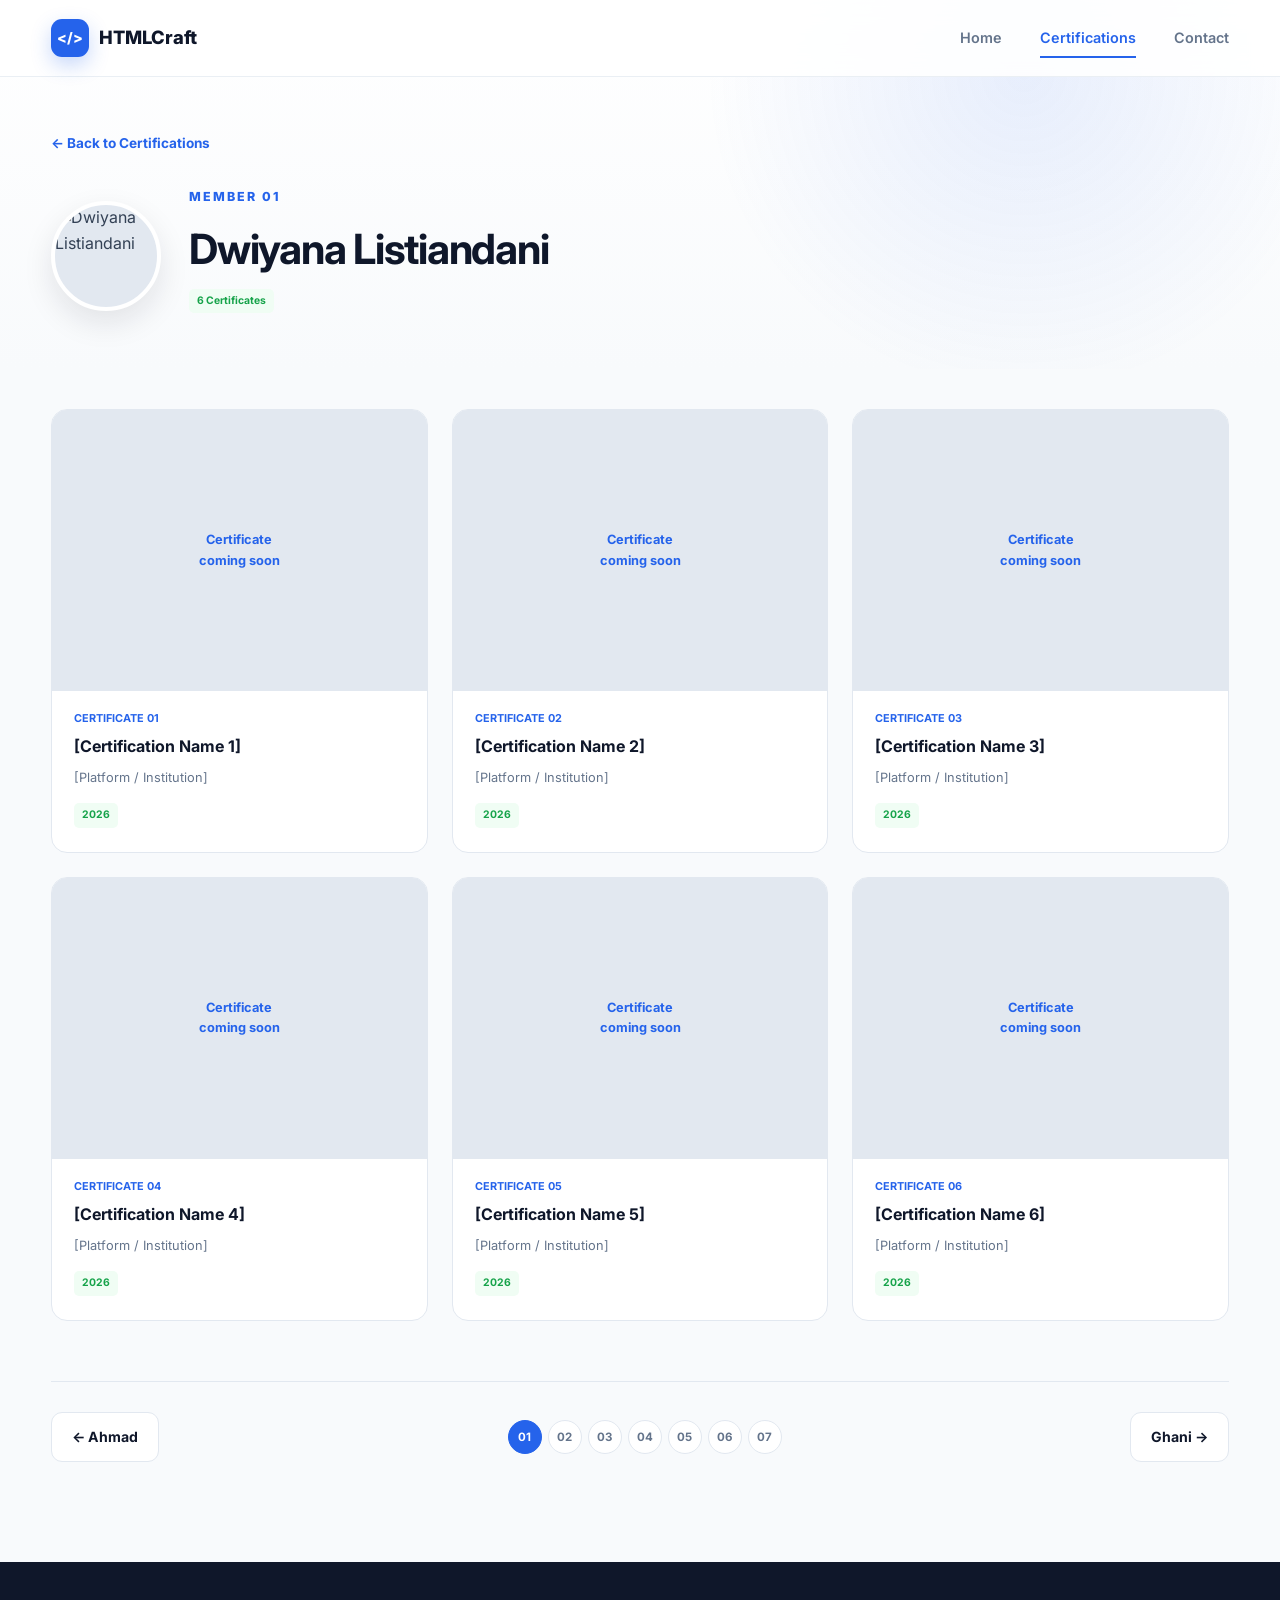
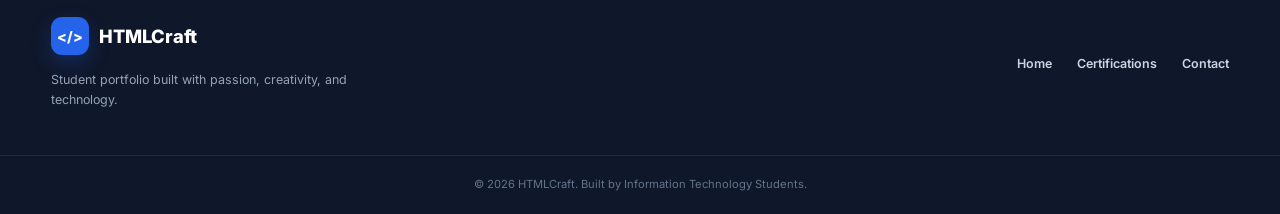
==== member-01/index.html @ 5ce69231 "update sertif gess" ====
<!doctype html>
<html lang="en">
  <head>
    <meta charset="UTF-8" />
    <meta name="viewport" content="width=device-width, initial-scale=1.0" />
    <title>Dwiyana Listiandani — Certifications | HTMLCraft</title>

    <link rel="preconnect" href="https://fonts.googleapis.com" />
    <link rel="preconnect" href="https://fonts.gstatic.com" crossorigin />
    <link
      href="https://fonts.googleapis.com/css2?family=Inter:wght@400;500;600;700;800&display=swap"
      rel="stylesheet"
    />

    <!-- CSS sama untuk semua halaman -->
    <link rel="stylesheet" href="../css/style.css" />
  </head>

  <body>
    <!-- ================= NAVBAR ================= -->
    <header class="navbar">
      <div class="container nav-container">
        <a href="../index.html#home" class="logo">
          <span class="logo-mark">&lt;/&gt;</span>
          <span>HTMLCraft</span>
        </a>

        <nav class="nav-menu" id="navMenu">
          <a href="../index.html#home" class="nav-link">Home</a>
          <a href="../index.html#certifications" class="nav-link active">Certifications</a>
          <a href="../index.html#contact" class="nav-link">Contact</a>
        </nav>

        <button class="menu-toggle" id="menuToggle" aria-label="Open navigation menu">
          <span></span><span></span><span></span>
        </button>
      </div>
    </header>

    <main>
      <!-- ================= BANNER MEMBER 01 ================= -->
      <section class="member-hero">
        <div class="container">
          <a href="../index.html#certifications" class="back-link">← Back to Certifications</a>

          <div class="member-banner">
            <div class="member-banner-photo">
              <img src="../WhatsApp Image 2026-08-25 at 10.43.18.jpeg" alt="Dwiyana Listiandani" />
            </div>
            <div>
              <span class="section-label">MEMBER 01</span>
              <h1>Dwiyana Listiandani</h1>
              <span class="certificate-year">6 Certificates</span>
            </div>
          </div>
        </div>
      </section>

      <!-- ================= 6 SERTIFIKAT ================= -->
      <section class="gallery section-tight">
        <div class="container">
          <div class="gallery-grid">

          <!-- Certificate 1 -->
          <article class="gallery-card">
            <button type="button" class="gallery-image" data-zoom>
              <img
                src="cert-1.jpg"
                alt="Certificate 1 - Dwiyana Listiandani"
                onerror="this.parentElement.classList.add('no-image');this.remove();"
              />
            </button>
            <div class="gallery-body">
              <span class="certificate-member">Certificate 01</span>
              <h3>[Certification Name 1]</h3>
              <p>[Platform / Institution]</p>
              <span class="certificate-year">2026</span>
            </div>
          </article>

          <!-- Certificate 2 -->
          <article class="gallery-card">
            <button type="button" class="gallery-image" data-zoom>
              <img
                src="cert-2.jpg"
                alt="Certificate 2 - Dwiyana Listiandani"
                onerror="this.parentElement.classList.add('no-image');this.remove();"
              />
            </button>
            <div class="gallery-body">
              <span class="certificate-member">Certificate 02</span>
              <h3>[Certification Name 2]</h3>
              <p>[Platform / Institution]</p>
              <span class="certificate-year">2026</span>
            </div>
          </article>

          <!-- Certificate 3 -->
          <article class="gallery-card">
            <button type="button" class="gallery-image" data-zoom>
              <img
                src="cert-3.jpg"
                alt="Certificate 3 - Dwiyana Listiandani"
                onerror="this.parentElement.classList.add('no-image');this.remove();"
              />
            </button>
            <div class="gallery-body">
              <span class="certificate-member">Certificate 03</span>
              <h3>[Certification Name 3]</h3>
              <p>[Platform / Institution]</p>
              <span class="certificate-year">2026</span>
            </div>
          </article>

          <!-- Certificate 4 -->
          <article class="gallery-card">
            <button type="button" class="gallery-image" data-zoom>
              <img
                src="cert-4.jpg"
                alt="Certificate 4 - Dwiyana Listiandani"
                onerror="this.parentElement.classList.add('no-image');this.remove();"
              />
            </button>
            <div class="gallery-body">
              <span class="certificate-member">Certificate 04</span>
              <h3>[Certification Name 4]</h3>
              <p>[Platform / Institution]</p>
              <span class="certificate-year">2026</span>
            </div>
          </article>

          <!-- Certificate 5 -->
          <article class="gallery-card">
            <button type="button" class="gallery-image" data-zoom>
              <img
                src="cert-5.jpg"
                alt="Certificate 5 - Dwiyana Listiandani"
                onerror="this.parentElement.classList.add('no-image');this.remove();"
              />
            </button>
            <div class="gallery-body">
              <span class="certificate-member">Certificate 05</span>
              <h3>[Certification Name 5]</h3>
              <p>[Platform / Institution]</p>
              <span class="certificate-year">2026</span>
            </div>
          </article>

          <!-- Certificate 6 -->
          <article class="gallery-card">
            <button type="button" class="gallery-image" data-zoom>
              <img
                src="cert-6.jpg"
                alt="Certificate 6 - Dwiyana Listiandani"
                onerror="this.parentElement.classList.add('no-image');this.remove();"
              />
            </button>
            <div class="gallery-body">
              <span class="certificate-member">Certificate 06</span>
              <h3>[Certification Name 6]</h3>
              <p>[Platform / Institution]</p>
              <span class="certificate-year">2026</span>
            </div>
          </article>

          </div>

          <!-- Navigasi antar member -->
          <div class="member-nav">
            <a class="btn btn-secondary" href="../member-07/index.html">← Ahmad</a>
            <div class="member-switcher"><a href="../member-01/index.html" class="switch-chip active" title="Dwiyana Listiandani">01</a><a href="../member-02/index.html" class="switch-chip" title="Ghani Prasetyo">02</a><a href="../member-03/index.html" class="switch-chip" title="Sabrina Aprilianti">03</a><a href="../member-04/index.html" class="switch-chip" title="Varellin Pra Vtra Hadi Suyono">04</a><a href="../member-05/index.html" class="switch-chip" title="Esty Rachma Wardhani">05</a><a href="../member-06/index.html" class="switch-chip" title="Muhammad Satria Hadiansyah">06</a><a href="../member-07/index.html" class="switch-chip" title="Ahmad Zaki Kurniawan">07</a></div>
            <a class="btn btn-secondary" href="../member-02/index.html">Ghani →</a>
          </div>
        </div>
      </section>
    </main>

    <!-- Lightbox -->
    <div class="lightbox" id="lightbox">
      <img id="lightboxImg" src="" alt="" />
      <p id="lightboxCaption"></p>
    </div>

    <footer class="footer">
      <div class="container footer-container">
        <div class="footer-brand">
          <a href="../index.html#home" class="logo">
            <span class="logo-mark">&lt;/&gt;</span>
            <span>HTMLCraft</span>
          </a>
          <p>Student portfolio built with passion, creativity, and technology.</p>
        </div>
        <div class="footer-links">
          <a href="../index.html#home">Home</a>
          <a href="../index.html#certifications">Certifications</a>
          <a href="../index.html#contact">Contact</a>
        </div>
      </div>
      <div class="footer-bottom">
        <p>© 2026 HTMLCraft. Built by Information Technology Students.</p>
      </div>
    </footer>

    <script src="../js/script.js"></script>
  </body>
</html>
---- css/style.css ----
/* =========================================================
   TECHNOVA — STUDENT PORTFOLIO
   style.css
   ========================================================= */


/* =========================================================
   1. ROOT VARIABLES
   ========================================================= */

:root {
    --primary: #2563eb;
    --primary-dark: #1d4ed8;
    --primary-light: #eff6ff;

    --dark: #0f172a;
    --dark-soft: #1e293b;

    --text: #334155;
    --text-light: #64748b;

    --white: #ffffff;
    --background: #f8fafc;
    --border: #e2e8f0;

    --success: #16a34a;

    --shadow-sm: 0 4px 15px rgba(15, 23, 42, 0.06);
    --shadow-md: 0 12px 30px rgba(15, 23, 42, 0.10);
    --shadow-lg: 0 20px 50px rgba(15, 23, 42, 0.14);

    --radius-sm: 10px;
    --radius-md: 16px;
    --radius-lg: 24px;

    --container: 1180px;

    --transition: 0.3s ease;
}


/* =========================================================
   2. RESET
   ========================================================= */

* {
    margin: 0;
    padding: 0;
    box-sizing: border-box;
}

html {
    scroll-behavior: smooth;
    scroll-padding-top: 90px;
}

body {
    font-family: "Inter", sans-serif;
    background: var(--background);
    color: var(--text);
    line-height: 1.6;
    overflow-x: hidden;
}

img {
    display: block;
    width: 100%;
    max-width: 100%;
}

a {
    color: inherit;
    text-decoration: none;
}

button {
    font: inherit;
}

ul {
    list-style: none;
}


/* =========================================================
   3. GLOBAL
   ========================================================= */

.container {
    width: min(92%, var(--container));
    margin-inline: auto;
}

.section {
    padding: 110px 0;
}

.section-heading {
    max-width: 700px;
    margin-bottom: 55px;
}

.section-heading-center {
    text-align: center;
    margin-left: auto;
    margin-right: auto;
}

.section-label {
    display: inline-block;

    color: var(--primary);

    font-size: 0.78rem;
    font-weight: 800;
    letter-spacing: 0.16em;

    margin-bottom: 15px;
}

.section-heading h2 {
    color: var(--dark);

    font-size: clamp(2rem, 4vw, 3.2rem);
    line-height: 1.15;

    margin-bottom: 20px;
}

.section-heading h2 span {
    color: var(--primary);
}

.section-heading p {
    color: var(--text-light);
    font-size: 1rem;
}


/* =========================================================
   4. NAVBAR
   ========================================================= */

.navbar {
    position: fixed;
    top: 0;
    left: 0;

    width: 100%;

    z-index: 1000;

    background: rgba(255, 255, 255, 0.88);
    backdrop-filter: blur(14px);

    border-bottom: 1px solid rgba(226, 232, 240, 0.7);

    transition: var(--transition);
}

.nav-container {
    min-height: 76px;

    display: flex;
    align-items: center;
    justify-content: space-between;
}


/* Logo */

.logo {
    display: inline-flex;
    align-items: center;
    gap: 10px;

    color: var(--dark);

    font-size: 1.15rem;
    font-weight: 800;
}

.logo-mark {
    width: 38px;
    height: 38px;

    display: grid;
    place-items: center;

    border-radius: 11px;

    background: var(--primary);
    color: var(--white);

    font-size: 0.9rem;
    font-weight: 800;

    box-shadow: 0 8px 20px rgba(37, 99, 235, 0.25);
}


/* Navigation */

.nav-menu {
    display: flex;
    align-items: center;
    gap: 38px;
}

.nav-link {
    position: relative;

    color: var(--text-light);

    font-size: 0.9rem;
    font-weight: 600;

    padding: 8px 0;

    transition: var(--transition);
}

.nav-link::after {
    content: "";

    position: absolute;

    left: 0;
    bottom: 0;

    width: 0;
    height: 2px;

    background: var(--primary);

    transition: var(--transition);
}

.nav-link:hover,
.nav-link.active {
    color: var(--primary);
}

.nav-link:hover::after,
.nav-link.active::after {
    width: 100%;
}


/* Mobile menu button */

.menu-toggle {
    display: none;

    width: 42px;
    height: 42px;

    border: 1px solid var(--border);
    border-radius: 10px;

    background: var(--white);

    cursor: pointer;
}

.menu-toggle span {
    display: block;

    width: 20px;
    height: 2px;

    margin: 4px auto;

    background: var(--dark);

    transition: var(--transition);
}


/* =========================================================
   5. HERO
   ========================================================= */

.hero {
    position: relative;

    min-height: 100vh;

    padding-top: 150px;
    padding-bottom: 90px;

    display: flex;
    align-items: center;

    background:
        radial-gradient(
            circle at 80% 20%,
            rgba(37, 99, 235, 0.10),
            transparent 28%
        ),
        linear-gradient(
            180deg,
            #ffffff 0%,
            #f8fafc 100%
        );

    overflow: hidden;
}

.hero::before {
    content: "";

    position: absolute;

    width: 350px;
    height: 350px;

    top: 15%;
    right: -180px;

    border: 1px solid rgba(37, 99, 235, 0.12);

    border-radius: 50%;
}

.hero-container {
    display: flex;

    align-items: center;
    justify-content: space-between;

    gap: 80px;
}


/* Hero content */

.hero-content {
    width: 52%;
}

.hero-badge {
    display: inline-flex;

    padding: 8px 14px;

    margin-bottom: 22px;

    border: 1px solid #bfdbfe;
    border-radius: 50px;

    background: var(--primary-light);
    color: var(--primary);

    font-size: 0.75rem;
    font-weight: 700;
    letter-spacing: 0.08em;
    text-transform: uppercase;
}

.hero h1 {
    max-width: 700px;

    color: var(--dark);

    font-size: clamp(3rem, 6vw, 5.5rem);

    line-height: 1.02;

    letter-spacing: -0.055em;

    margin-bottom: 25px;
}

.hero h1 span {
    display: block;
    color: var(--primary);
}

.hero-description {
    max-width: 610px;

    color: var(--text-light);

    font-size: 1.05rem;

    margin-bottom: 32px;
}


/* Hero buttons */

.hero-buttons {
    display: flex;

    align-items: center;

    gap: 14px;

    margin-bottom: 45px;
}

.btn {
    display: inline-flex;

    align-items: center;
    justify-content: center;

    gap: 10px;

    padding: 13px 20px;

    border-radius: 11px;

    font-size: 0.88rem;
    font-weight: 700;

    transition: var(--transition);
}

.btn-primary {
    background: var(--primary);
    color: var(--white);

    box-shadow: 0 10px 25px rgba(37, 99, 235, 0.22);
}

.btn-primary:hover {
    background: var(--primary-dark);

    transform: translateY(-3px);

    box-shadow: 0 15px 30px rgba(37, 99, 235, 0.28);
}

.btn-secondary {
    border: 1px solid var(--border);

    background: var(--white);

    color: var(--dark);
}

.btn-secondary:hover {
    border-color: var(--primary);

    color: var(--primary);

    transform: translateY(-3px);
}


/* Hero statistics */

.hero-stats {
    display: flex;

    align-items: center;

    gap: 38px;
}

.stat {
    display: flex;
    flex-direction: column;
}

.stat strong {
    color: var(--dark);

    font-size: 1.35rem;
    font-weight: 800;
}

.stat span {
    color: var(--text-light);

    font-size: 0.75rem;
}


/* =========================================================
   6. HERO VISUAL
   ========================================================= */

.hero-visual {
    width: 44%;

    display: flex;
    justify-content: center;
}

.hero-image-wrapper {
    position: relative;

    width: min(100%, 480px);
}

.hero-image {
    position: relative;

    aspect-ratio: 1 / 1;

    overflow: hidden;

    border-radius: 35px;

    background: #dbeafe;

    box-shadow: var(--shadow-lg);

    z-index: 2;
}

.hero-image::after {
    content: "";

    position: absolute;

    inset: 0;

    background:
        linear-gradient(
            135deg,
            rgba(37, 99, 235, 0.08),
            transparent 60%
        );
}

.hero-image img {
    height: 100%;

    object-fit: cover;

    transition: transform 0.7s ease;
}

.hero-image:hover img {
    transform: scale(1.04);
}


/* Decorations */

.image-decoration {
    position: absolute;

    border-radius: 50%;
}

.decoration-one {
    width: 90px;
    height: 90px;

    top: -30px;
    right: -25px;

    background: var(--primary);

    z-index: 1;
}

.decoration-two {
    width: 150px;
    height: 150px;

    bottom: -50px;
    left: -55px;

    border: 25px solid #dbeafe;

    background: transparent;

    z-index: 1;
}


/* Floating cards */

.floating-card {
    position: absolute;

    display: flex;

    align-items: center;

    gap: 11px;

    padding: 13px 16px;

    background: var(--white);

    border: 1px solid rgba(226, 232, 240, 0.9);

    border-radius: 14px;

    box-shadow: var(--shadow-md);

    z-index: 3;
}

.floating-card strong {
    display: block;

    color: var(--dark);

    font-size: 0.75rem;
}

.floating-card small {
    display: block;

    color: var(--text-light);

    font-size: 0.65rem;
}

.floating-icon {
    width: 36px;
    height: 36px;

    display: grid;
    place-items: center;

    border-radius: 10px;

    background: var(--primary-light);

    font-size: 1rem;
}

.floating-card-top {
    top: 35px;
    left: -50px;
}

.floating-card-bottom {
    bottom: 35px;
    right: -45px;
}


/* =========================================================
   7. ABOUT
   ========================================================= */

.about {
    background: var(--white);
}

.about-grid {
    display: flex;

    gap: 20px;
}

.about-card {
    flex: 1;

    padding: 32px;

    border: 1px solid var(--border);

    border-radius: var(--radius-md);

    background: var(--white);

    transition: var(--transition);
}

.about-card:hover {
    transform: translateY(-7px);

    border-color: #bfdbfe;

    box-shadow: var(--shadow-md);
}

.about-icon {
    width: 45px;
    height: 45px;

    display: grid;
    place-items: center;

    margin-bottom: 22px;

    border-radius: 12px;

    background: var(--primary-light);

    color: var(--primary);

    font-size: 0.8rem;
    font-weight: 800;
}

.about-card h3 {
    color: var(--dark);

    font-size: 1.15rem;

    margin-bottom: 10px;
}

.about-card p {
    color: var(--text-light);

    font-size: 0.88rem;
}


/* =========================================================
   8. PORTFOLIO
   ========================================================= */

.portfolio {
    background: var(--background);
}

.portfolio-filter {
    display: flex;

    justify-content: center;

    gap: 8px;

    margin-bottom: 40px;
}

.filter-btn {
    padding: 9px 18px;

    border: 1px solid var(--border);
    border-radius: 50px;

    background: var(--white);

    color: var(--text-light);

    font-size: 0.78rem;
    font-weight: 600;

    cursor: pointer;

    transition: var(--transition);
}

.filter-btn:hover,
.filter-btn.active {
    border-color: var(--primary);

    background: var(--primary);

    color: var(--white);
}


/* Portfolio grid */

.portfolio-grid {
    display: flex;

    flex-direction: row;

    flex-wrap: wrap;

    gap: 25px;
}

.portfolio-card {
    width: calc(50% - 12.5px);

    overflow: hidden;

    border: 1px solid var(--border);

    border-radius: var(--radius-lg);

    background: var(--white);

    box-shadow: var(--shadow-sm);

    transition: var(--transition);
}

.portfolio-card:hover {
    transform: translateY(-8px);

    box-shadow: var(--shadow-lg);
}


/* Portfolio image */

.portfolio-image {
    position: relative;

    height: 250px;

    overflow: hidden;

    background: #e2e8f0;
}

.portfolio-image img {
    height: 100%;

    object-fit: cover;

    transition: transform 0.6s ease;
}

.portfolio-card:hover .portfolio-image img {
    transform: scale(1.06);
}

.portfolio-category {
    position: absolute;

    left: 18px;
    bottom: 18px;

    padding: 7px 11px;

    border-radius: 7px;

    background: rgba(15, 23, 42, 0.82);

    color: var(--white);

    font-size: 0.68rem;
    font-weight: 600;
}


/* Portfolio content */

.portfolio-content {
    padding: 25px;
}

.portfolio-member {
    color: var(--primary);

    font-size: 0.7rem;
    font-weight: 700;

    text-transform: uppercase;

    letter-spacing: 0.08em;
}

.portfolio-content h3 {
    color: var(--dark);

    font-size: 1.2rem;

    margin: 7px 0 9px;
}

.portfolio-content p {
    color: var(--text-light);

    font-size: 0.83rem;

    margin-bottom: 18px;
}


/* Technology tags */

.tech-stack {
    display: flex;

    flex-wrap: wrap;

    gap: 6px;

    margin-bottom: 20px;
}

.tech-stack span {
    padding: 5px 9px;

    border-radius: 6px;

    background: #f1f5f9;

    color: var(--text);

    font-size: 0.65rem;
    font-weight: 600;
}

.project-link {
    color: var(--primary);

    font-size: 0.78rem;
    font-weight: 700;

    transition: var(--transition);
}

.project-link:hover {
    color: var(--primary-dark);

    letter-spacing: 0.02em;
}


/* =========================================================
   9. CERTIFICATION
   ========================================================= */

.certification {
    background: var(--white);
}

.certificate-grid {
    display: flex;

    flex-direction: row;

    flex-wrap: wrap;

    gap: 25px;
}

.certificate-card {
    display: flex;

    width: calc(50% - 12.5px);

    overflow: hidden;

    border: 1px solid var(--border);

    border-radius: var(--radius-md);

    background: var(--white);

    transition: var(--transition);
}

.certificate-card:hover {
    transform: translateY(-5px);

    box-shadow: var(--shadow-md);
}

.certificate-image {
    width: 42%;

    min-height: 210px;

    background: #e2e8f0;
}

.certificate-image img {
    height: 100%;

    object-fit: cover;
}

.certificate-content {
    width: 58%;

    padding: 25px;
}

.certificate-member {
    color: var(--primary);

    font-size: 0.68rem;
    font-weight: 700;

    text-transform: uppercase;
}

.certificate-content h3 {
    color: var(--dark);

    font-size: 1rem;

    margin: 8px 0;
}

.certificate-content p {
    color: var(--text-light);

    font-size: 0.78rem;

    margin-bottom: 12px;
}

.certificate-year {
    display: inline-block;

    margin-bottom: 16px;

    padding: 4px 8px;

    border-radius: 5px;

    background: #f0fdf4;

    color: var(--success);

    font-size: 0.65rem;
    font-weight: 700;
}

.certificate-link {
    display: block;

    color: var(--primary);

    font-size: 0.75rem;
    font-weight: 700;
}


/* =========================================================
   10. CONTACT / TEAM
   ========================================================= */

.contact {
    background: var(--background);
}

.members-grid {
    display: flex;

    flex-direction: row;

    flex-wrap: wrap;

    gap: 20px;
}

.member-card {
    width: calc(33.333% - 14px);

    padding: 20px;

    border: 1px solid var(--border);

    border-radius: var(--radius-md);

    background: var(--white);

    transition: var(--transition);
}

.member-card:hover {
    transform: translateY(-6px);

    box-shadow: var(--shadow-md);
}


/* Member image */

.member-image {
    width: 100%;

    aspect-ratio: 1 / 1;

    overflow: hidden;

    margin-bottom: 20px;

    border-radius: 14px;

    background: #e2e8f0;
}

.member-image img {
    height: 100%;

    object-fit: cover;

    transition: transform 0.5s ease;
}

.member-card:hover .member-image img {
    transform: scale(1.05);
}


/* Member info */

.member-role {
    color: var(--primary);

    font-size: 0.68rem;
    font-weight: 700;

    text-transform: uppercase;

    letter-spacing: 0.08em;
}

.member-info h3 {
    color: var(--dark);

    font-size: 1rem;

    margin: 5px 0 16px;
}


/* Social links */

.social-links {
    display: flex;

    flex-wrap: wrap;

    gap: 7px;
}

.social-links a {
    padding: 6px 9px;

    border: 1px solid var(--border);

    border-radius: 7px;

    color: var(--text-light);

    font-size: 0.65rem;
    font-weight: 600;

    transition: var(--transition);
}

.social-links a:hover {
    border-color: var(--primary);

    background: var(--primary);

    color: var(--white);
}


/* =========================================================
   11. FOOTER
   ========================================================= */

.footer {
    background: var(--dark);

    color: var(--white);
}

.footer-container {
    display: flex;

    align-items: center;
    justify-content: space-between;

    gap: 40px;

    padding-top: 55px;
    padding-bottom: 45px;
}

.footer .logo {
    color: var(--white);

    margin-bottom: 15px;
}

.footer-brand p {
    max-width: 350px;

    color: #94a3b8;

    font-size: 0.78rem;
}

.footer-links {
    display: flex;

    gap: 25px;
}

.footer-links a {
    color: #cbd5e1;

    font-size: 0.78rem;
    font-weight: 600;

    transition: var(--transition);
}

.footer-links a:hover {
    color: var(--white);
}

.footer-bottom {
    padding: 20px;

    border-top: 1px solid rgba(255, 255, 255, 0.08);

    text-align: center;
}

.footer-bottom p {
    color: #64748b;

    font-size: 0.7rem;
}


/* =========================================================
   12. SCROLL ANIMATION
   ========================================================= */

.about-card,
.portfolio-card,
.certificate-card,
.member-card {
    opacity: 1;

    transform: translateY(0);
}


/* =========================================================
   13. RESPONSIVE — TABLET
   ========================================================= */

@media (max-width: 900px) {

    .section {
        padding: 85px 0;
    }


    /* Navbar */

    .nav-menu {
        gap: 22px;
    }


    /* Hero */

    .hero {
        padding-top: 130px;
    }

    .hero-container {
        gap: 45px;
    }

    .hero h1 {
        font-size: clamp(2.8rem, 7vw, 4.2rem);
    }

    .hero-content {
        width: 54%;
    }

    .hero-visual {
        width: 46%;
    }

    .floating-card-top {
        left: -25px;
    }

    .floating-card-bottom {
        right: -20px;
    }


    /* Portfolio */

    .portfolio-card {
        width: calc(50% - 12.5px);
    }


    /* Team */

    .member-card {
        width: calc(50% - 10px);
    }


    /* Certificates */

    .certificate-card {
        width: 100%;
    }

}


/* =========================================================
   14. RESPONSIVE — MOBILE
   ========================================================= */

@media (max-width: 700px) {

    .section {
        padding: 70px 0;
    }


    /* Navbar */

    .nav-container {
        min-height: 68px;
    }

    .menu-toggle {
        display: block;
    }

    .nav-menu {
        position: absolute;

        top: 68px;
        left: 0;

        width: 100%;

        display: flex;

        flex-direction: column;

        align-items: stretch;

        gap: 0;

        padding: 12px 4% 20px;

        background: rgba(255, 255, 255, 0.98);

        border-bottom: 1px solid var(--border);

        box-shadow: var(--shadow-md);

        opacity: 0;

        visibility: hidden;

        transform: translateY(-10px);

        transition: var(--transition);
    }

    .nav-menu.active {
        opacity: 1;

        visibility: visible;

        transform: translateY(0);
    }

    .nav-link {
        padding: 13px 5px;
    }

    .nav-link::after {
        display: none;
    }


    /* Hero */

    .hero {
        min-height: auto;

        padding-top: 120px;
        padding-bottom: 70px;
    }

    .hero-container {

        flex-direction: column;

        align-items: stretch;

        gap: 65px;
    }

    .hero-content,
    .hero-visual {
        width: 100%;
    }

    .hero h1 {
        font-size: clamp(2.7rem, 14vw, 4rem);
    }

    .hero-description {
        font-size: 0.9rem;
    }

    .hero-buttons {
        flex-wrap: wrap;
    }

    .hero-stats {
        gap: 25px;
    }

    .hero-visual {
        justify-content: center;
    }

    .hero-image-wrapper {
        width: min(100%, 400px);
    }

    .floating-card-top {
        left: -10px;
    }

    .floating-card-bottom {
        right: -10px;
    }


    /* About */

    .about-grid {
        flex-direction: column;
    }

    .about-card {
        width: 100%;
    }


    /* Portfolio */

    .portfolio-grid {
        flex-direction: column;
    }

    .portfolio-card {
        width: 100%;
    }

    .portfolio-filter {
        flex-wrap: wrap;
    }


    /* Certificates */

    .certificate-grid {
        flex-direction: column;
    }

    .certificate-card {
        width: 100%;

        flex-direction: column;
    }

    .certificate-image {
        width: 100%;

        height: 220px;

        min-height: auto;
    }

    .certificate-content {
        width: 100%;
    }


    /* Members */

    .members-grid {
        flex-direction: column;
    }

    .member-card {
        width: 100%;
    }


    /* Footer */

    .footer-container {
        flex-direction: column;

        align-items: flex-start;
    }

    .footer-links {
        flex-wrap: wrap;
    }

}


/* =========================================================
   15. SMALL MOBILE
   ========================================================= */

@media (max-width: 420px) {

    .container {
        width: min(90%, var(--container));
    }

    .logo {
        font-size: 1rem;
    }

    .logo-mark {
        width: 34px;
        height: 34px;

        font-size: 0.75rem;
    }

    .hero h1 {
        font-size: 2.65rem;
    }

    .hero-buttons {
        flex-direction: column;

        align-items: stretch;
    }

    .btn {
        width: 100%;
    }

    .hero-stats {
        justify-content: space-between;
    }

    .floating-card {
        padding: 10px 12px;
    }

    .floating-card strong {
        font-size: 0.65rem;
    }

    .floating-card small {
        font-size: 0.58rem;
    }

    .floating-card-top {
        left: -5px;
        top: 20px;
    }

    .floating-card-bottom {
        right: -5px;
        bottom: 20px;
    }

}

/* =========================================================
   16. TAMBAHAN — SERTIFIKAT (halaman utama & certificates.html)
   ========================================================= */

/* 7 kartu: kartu terakhir otomatis di tengah */
.certificate-grid {
    justify-content: center;
}

.certificate-member {
    display: block;
    line-height: 1.4;
}

.certificate-count {
    display: inline-block;
    margin: 0 0 16px 6px;
    padding: 4px 8px;

    border-radius: 5px;

    background: var(--primary-light);
    color: var(--primary);

    font-size: 0.65rem;
    font-weight: 700;
}

/* Placeholder kalau gambar belum diupload */
.no-image {
    position: relative;
    background: linear-gradient(135deg, #dbeafe, #eff6ff);
}

.no-image::before {
    content: "Certificate\A coming soon";
    white-space: pre;
    text-align: center;

    position: absolute;
    inset: 0;

    display: grid;
    place-items: center;

    color: var(--primary);
    font-size: 0.8rem;
    font-weight: 700;
}


/* ---------- Halaman certificates.html ---------- */

.member-hero {
    padding: 130px 0 40px;

    background:
        radial-gradient(circle at 80% 20%, rgba(37, 99, 235, 0.10), transparent 30%),
        linear-gradient(180deg, #ffffff 0%, #f8fafc 100%);
}

.back-link {
    display: inline-block;
    margin-bottom: 28px;

    color: var(--primary);
    font-size: 0.85rem;
    font-weight: 700;

    transition: var(--transition);
}

.back-link:hover {
    color: var(--primary-dark);
    transform: translateX(-4px);
}

.member-banner {
    display: flex;
    align-items: center;
    gap: 28px;
}

.member-banner-photo {
    flex-shrink: 0;

    width: 110px;
    height: 110px;

    overflow: hidden;

    border: 4px solid var(--white);
    border-radius: 50%;

    background: #e2e8f0;

    box-shadow: var(--shadow-md);
}

.member-banner-photo img {
    height: 100%;
    object-fit: cover;
}

.member-banner h1 {
    margin: 4px 0 12px;

    color: var(--dark);

    font-size: clamp(1.6rem, 4vw, 2.6rem);
    line-height: 1.15;
    letter-spacing: -0.03em;
}

.section-tight {
    padding: 40px 0 100px;
}

.gallery-grid {
    display: grid;
    grid-template-columns: repeat(3, 1fr);
    gap: 24px;
}

.gallery-card {
    overflow: hidden;

    border: 1px solid var(--border);
    border-radius: var(--radius-md);

    background: var(--white);

    transition: var(--transition);
}

.gallery-card:hover {
    transform: translateY(-6px);
    box-shadow: var(--shadow-md);
}

.gallery-image {
    display: block;

    width: 100%;
    aspect-ratio: 4 / 3;

    overflow: hidden;

    border: 0;

    background: #e2e8f0;

    cursor: zoom-in;
}

.gallery-image.no-image {
    cursor: default;
}

.gallery-image img {
    height: 100%;
    object-fit: cover;

    transition: transform 0.5s ease;
}

.gallery-card:hover .gallery-image img {
    transform: scale(1.05);
}

.gallery-body {
    padding: 20px 22px 24px;
}

.gallery-body h3 {
    margin: 8px 0;

    color: var(--dark);
    font-size: 1rem;
}

.gallery-body p {
    margin-bottom: 12px;

    color: var(--text-light);
    font-size: 0.8rem;
}

.gallery-body .certificate-year {
    margin-bottom: 0;
}

/* Navigasi antar anggota */
.member-nav {
    display: flex;
    align-items: center;
    justify-content: space-between;
    gap: 16px;

    margin-top: 60px;
    padding-top: 30px;

    border-top: 1px solid var(--border);
}

.member-switcher {
    display: flex;
    flex-wrap: wrap;
    justify-content: center;
    gap: 6px;
}

.switch-chip {
    width: 34px;
    height: 34px;

    display: grid;
    place-items: center;

    border: 1px solid var(--border);
    border-radius: 50%;

    background: var(--white);
    color: var(--text-light);

    font-size: 0.72rem;
    font-weight: 700;

    transition: var(--transition);
}

.switch-chip:hover,
.switch-chip.active {
    border-color: var(--primary);
    background: var(--primary);
    color: var(--white);
}

/* Lightbox */
.lightbox {
    position: fixed;
    inset: 0;
    z-index: 2000;

    display: flex;
    flex-direction: column;
    align-items: center;
    justify-content: center;
    gap: 14px;

    padding: 30px;

    background: rgba(15, 23, 42, 0.92);

    opacity: 0;
    visibility: hidden;

    transition: var(--transition);

    cursor: zoom-out;
}

.lightbox.open {
    opacity: 1;
    visibility: visible;
}

.lightbox img {
    width: auto;
    max-width: min(95vw, 1100px);
    max-height: 80vh;

    border-radius: 10px;

    box-shadow: var(--shadow-lg);

    cursor: default;
}

.lightbox p {
    color: var(--white);
    font-size: 0.9rem;
    font-weight: 600;
}

@media (max-width: 900px) {
    .gallery-grid {
        grid-template-columns: repeat(2, 1fr);
    }
}

@media (max-width: 700px) {
    .member-hero {
        padding-top: 105px;
    }

    .member-banner {
        flex-direction: column;
        align-items: flex-start;
        gap: 18px;
    }

    .gallery-grid {
        grid-template-columns: 1fr;
    }

    .member-nav {
        flex-direction: column;
    }

    .member-nav .btn {
        width: 100%;
    }
}
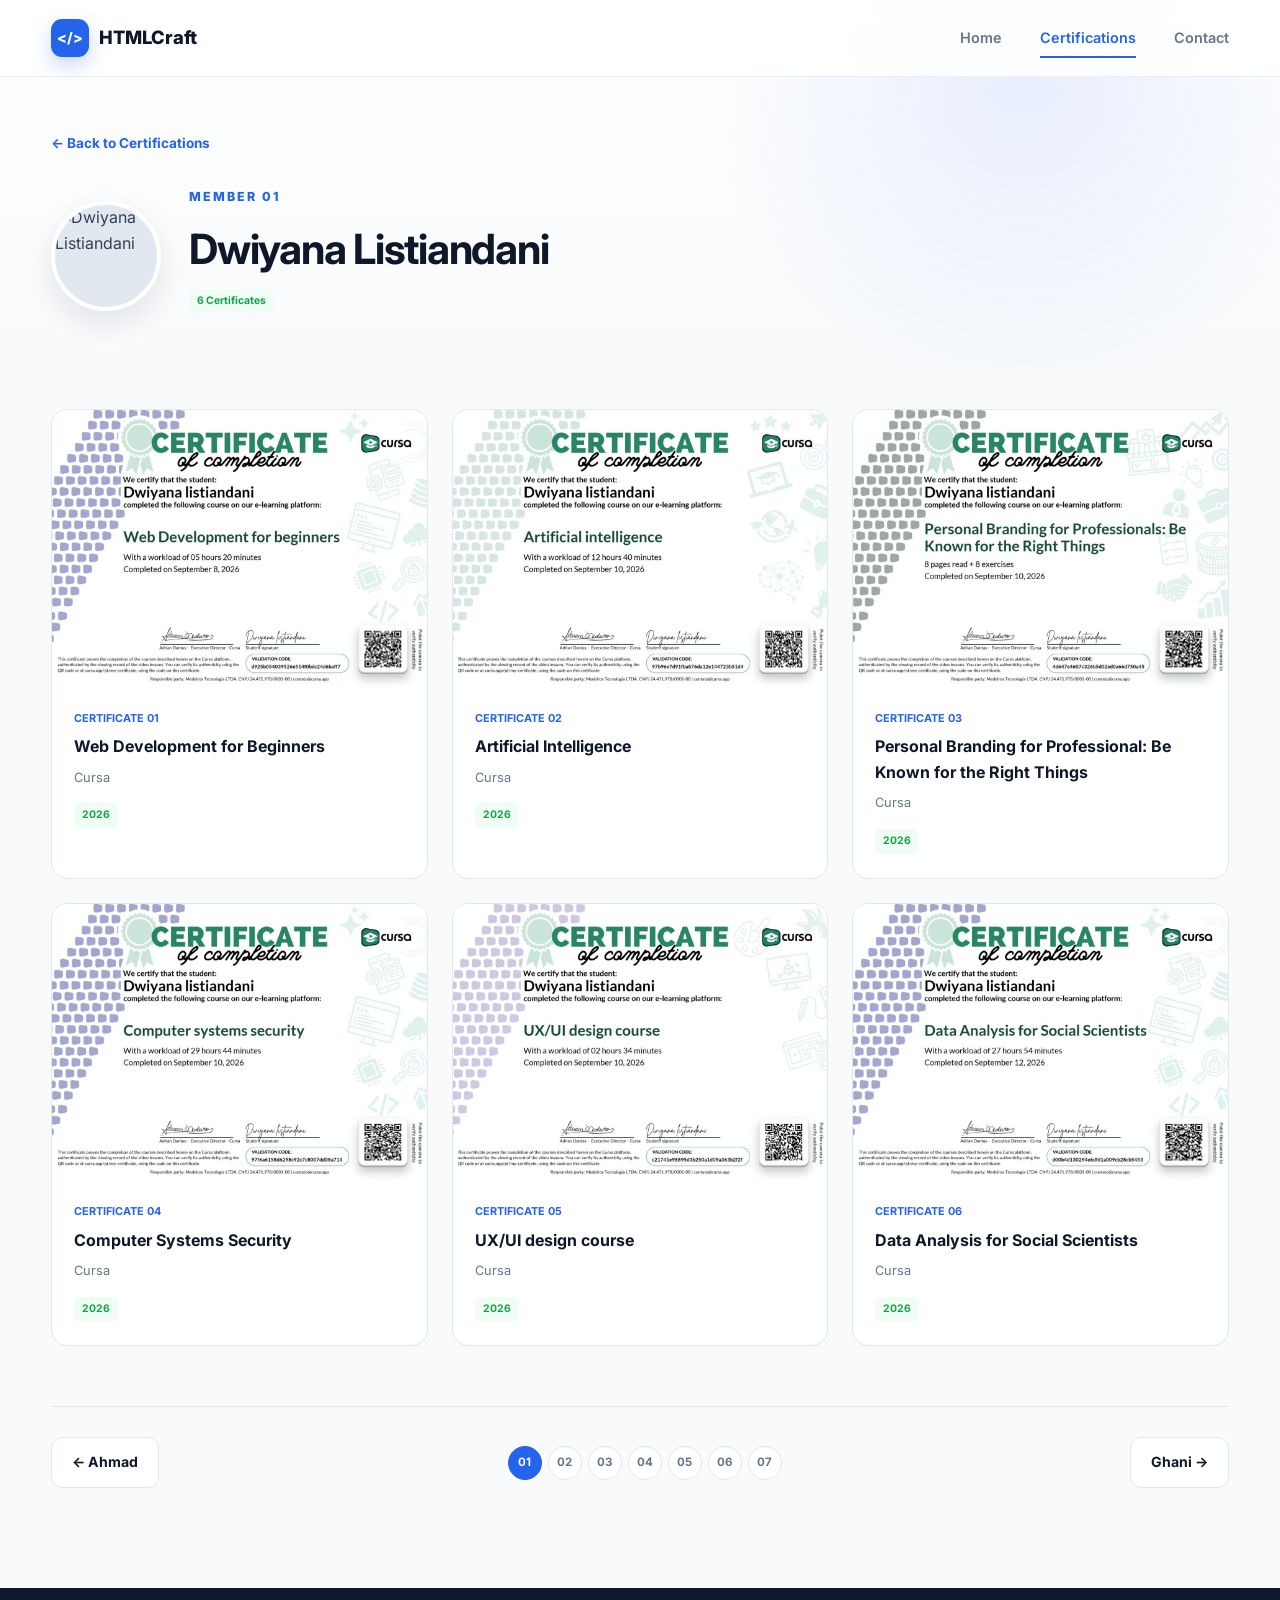
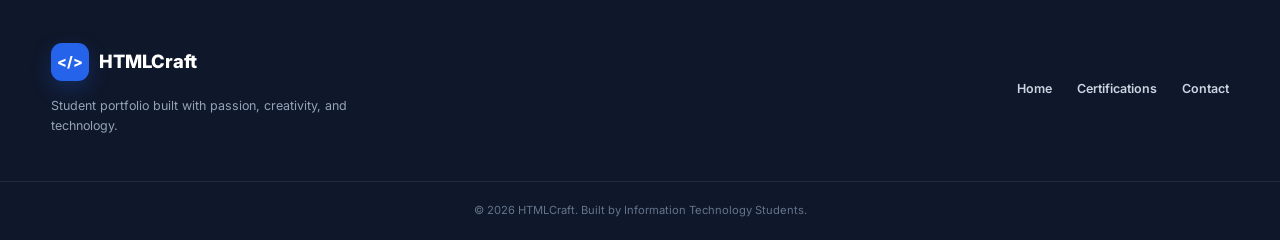
==== commit 897e3f0f: "update sertif dwiyana" ====
--- a/member-01/index.html
+++ b/member-01/index.html
@@ -72,8 +72,8 @@
             </button>
             <div class="gallery-body">
               <span class="certificate-member">Certificate 01</span>
-              <h3>[Certification Name 1]</h3>
-              <p>[Platform / Institution]</p>
+              <h3>Web Development for Beginners</h3>
+              <p>Cursa</p>
               <span class="certificate-year">2026</span>
             </div>
           </article>
@@ -89,8 +89,8 @@
             </button>
             <div class="gallery-body">
               <span class="certificate-member">Certificate 02</span>
-              <h3>[Certification Name 2]</h3>
-              <p>[Platform / Institution]</p>
+              <h3>Artificial Intelligence</h3>
+              <p>Cursa</p>
               <span class="certificate-year">2026</span>
             </div>
           </article>
@@ -106,8 +106,8 @@
             </button>
             <div class="gallery-body">
               <span class="certificate-member">Certificate 03</span>
-              <h3>[Certification Name 3]</h3>
-              <p>[Platform / Institution]</p>
+              <h3>Personal Branding for Professional: Be Known for the Right Things</h3>
+              <p>Cursa</p>
               <span class="certificate-year">2026</span>
             </div>
           </article>
@@ -123,8 +123,8 @@
             </button>
             <div class="gallery-body">
               <span class="certificate-member">Certificate 04</span>
-              <h3>[Certification Name 4]</h3>
-              <p>[Platform / Institution]</p>
+              <h3>Computer Systems Security</h3>
+              <p>Cursa</p>
               <span class="certificate-year">2026</span>
             </div>
           </article>
@@ -140,8 +140,8 @@
             </button>
             <div class="gallery-body">
               <span class="certificate-member">Certificate 05</span>
-              <h3>[Certification Name 5]</h3>
-              <p>[Platform / Institution]</p>
+              <h3>UX/UI design course</h3>
+              <p>Cursa</p>
               <span class="certificate-year">2026</span>
             </div>
           </article>
@@ -157,8 +157,8 @@
             </button>
             <div class="gallery-body">
               <span class="certificate-member">Certificate 06</span>
-              <h3>[Certification Name 6]</h3>
-              <p>[Platform / Institution]</p>
+              <h3>Data Analysis for Social Scientists</h3>
+              <p>Cursa</p>
               <span class="certificate-year">2026</span>
             </div>
           </article>
